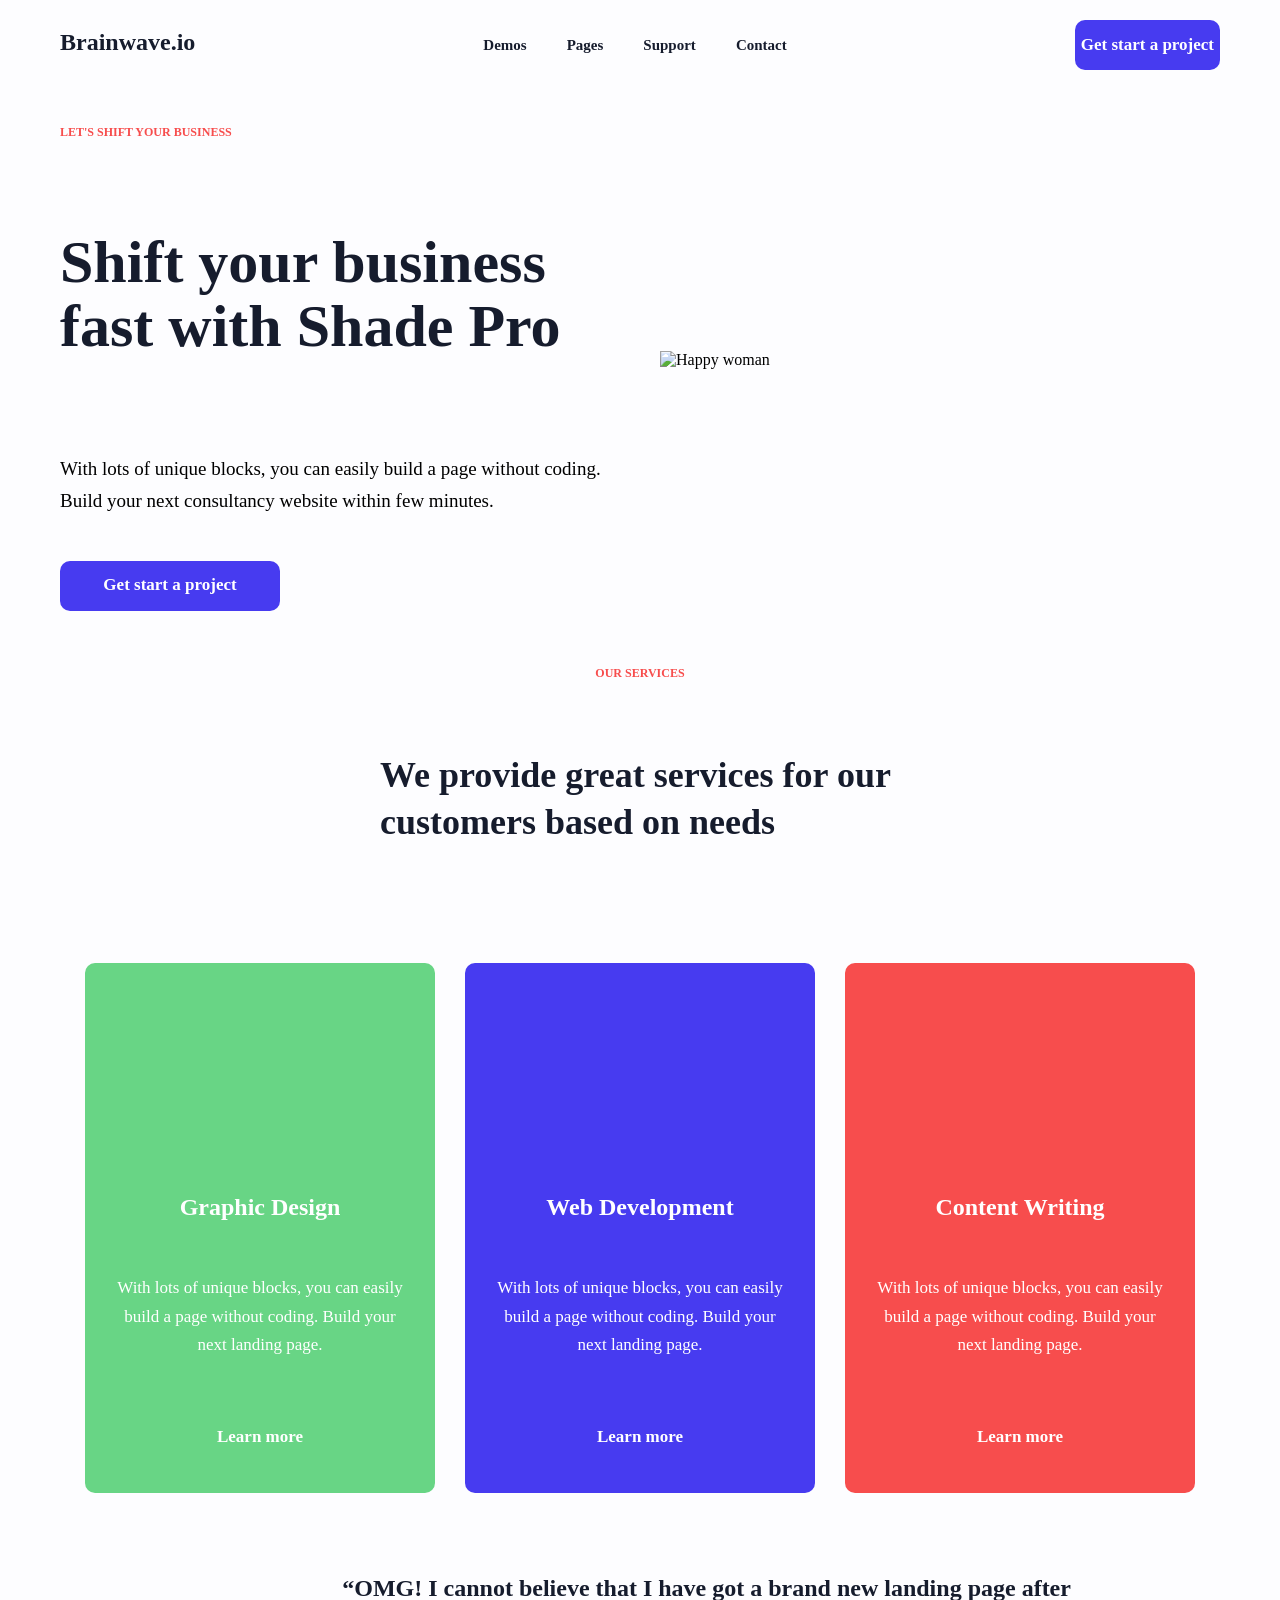
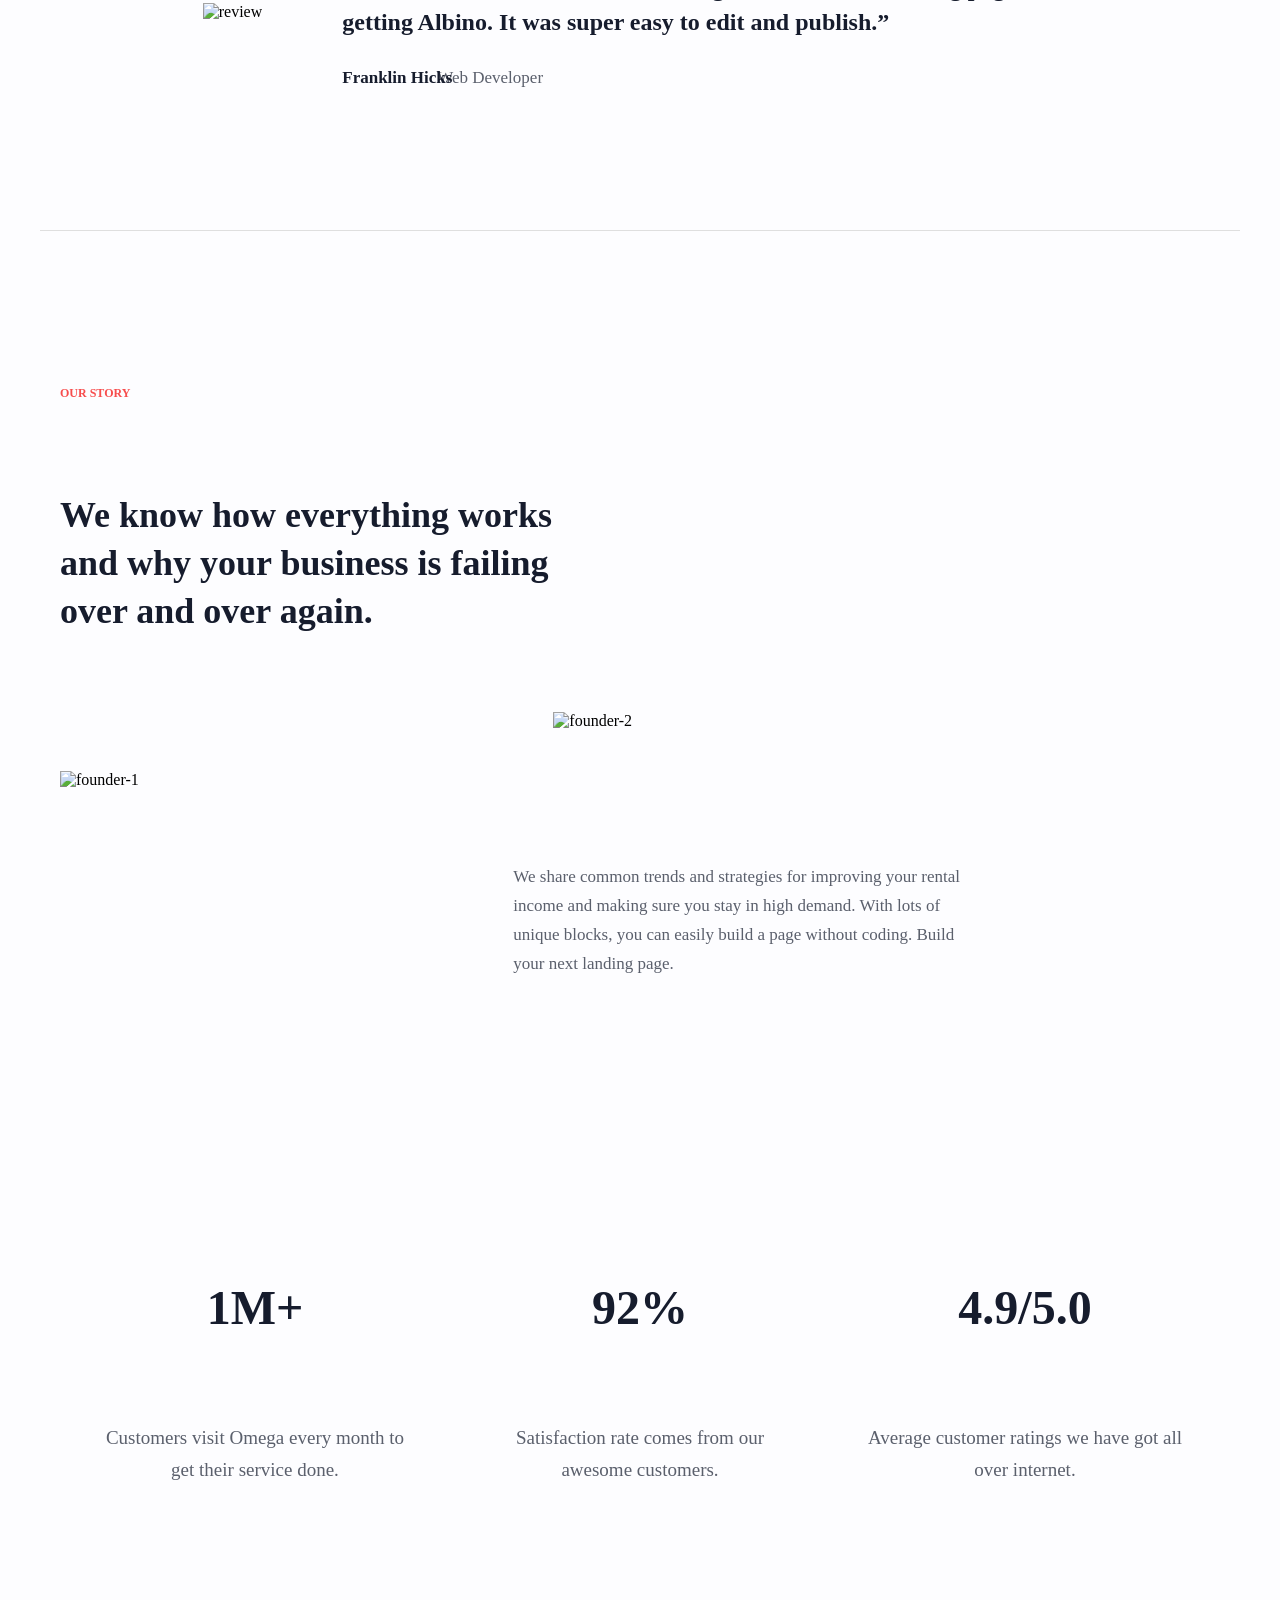
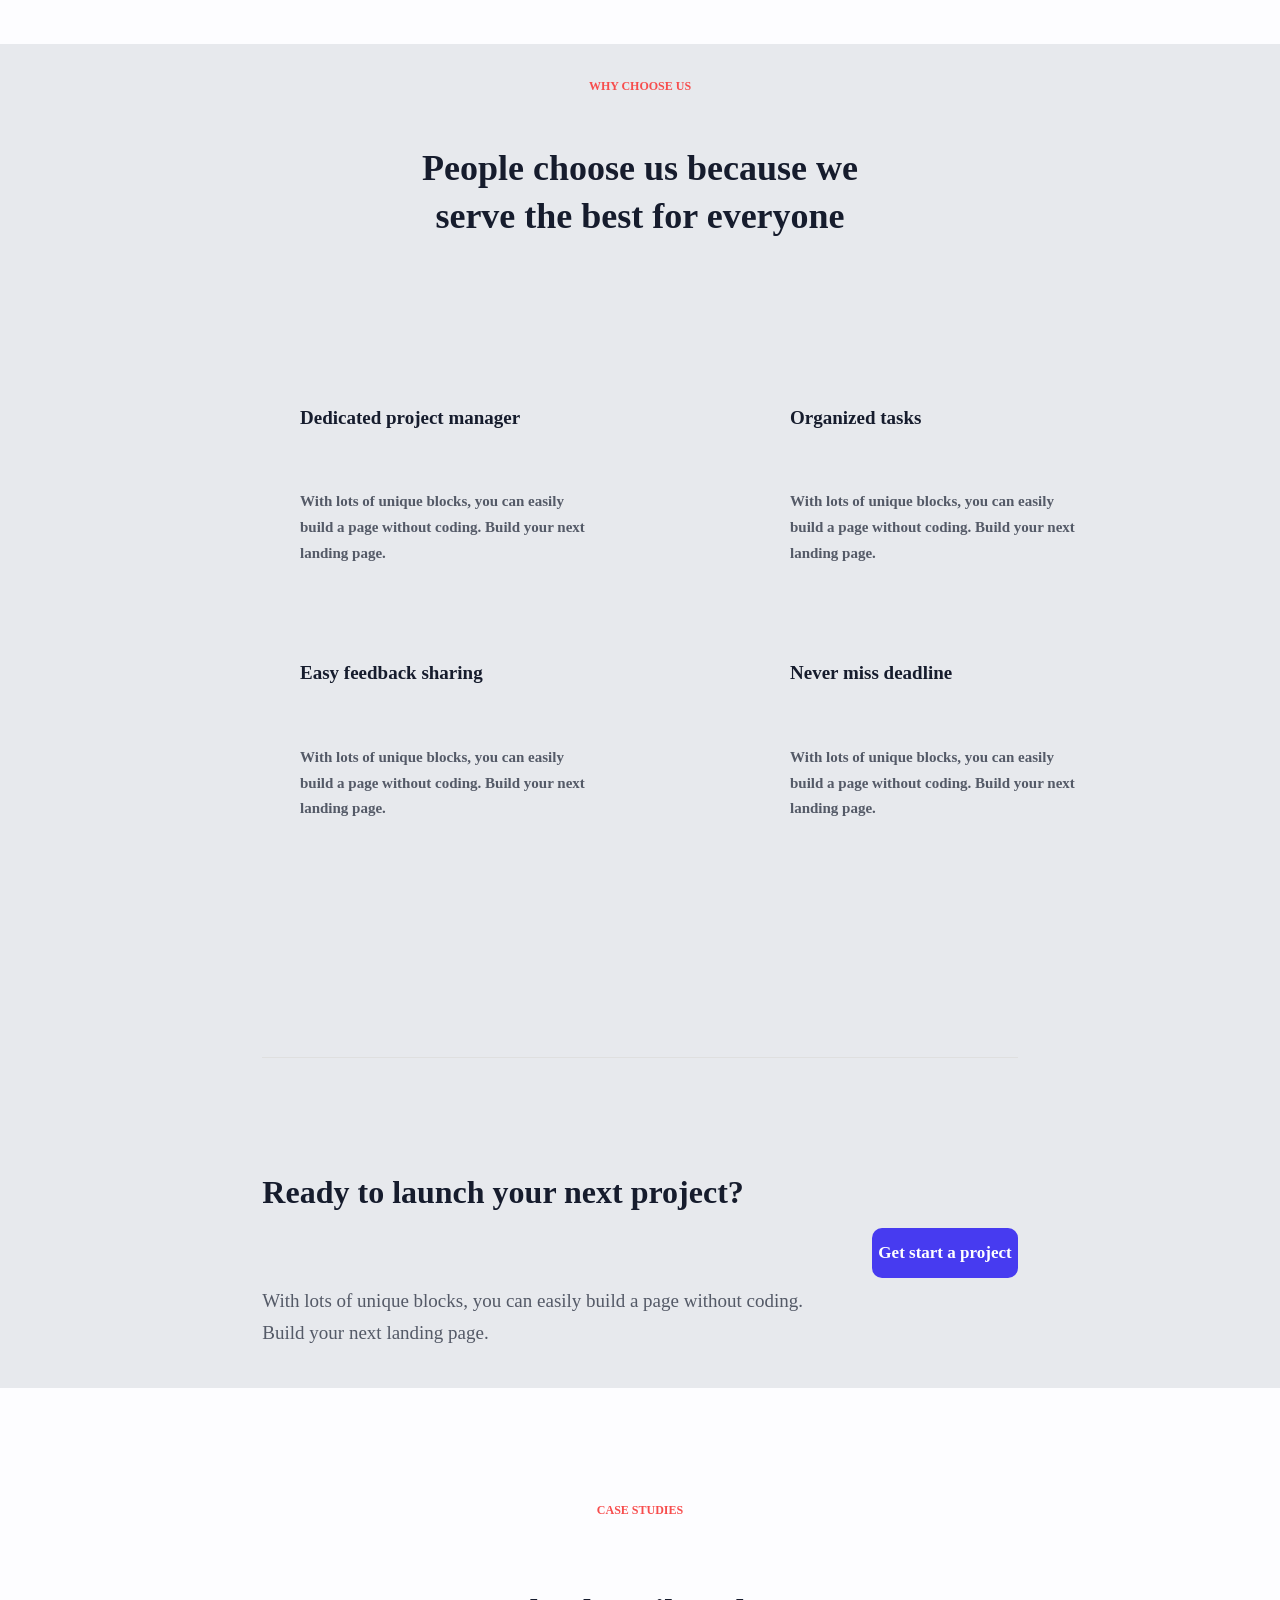
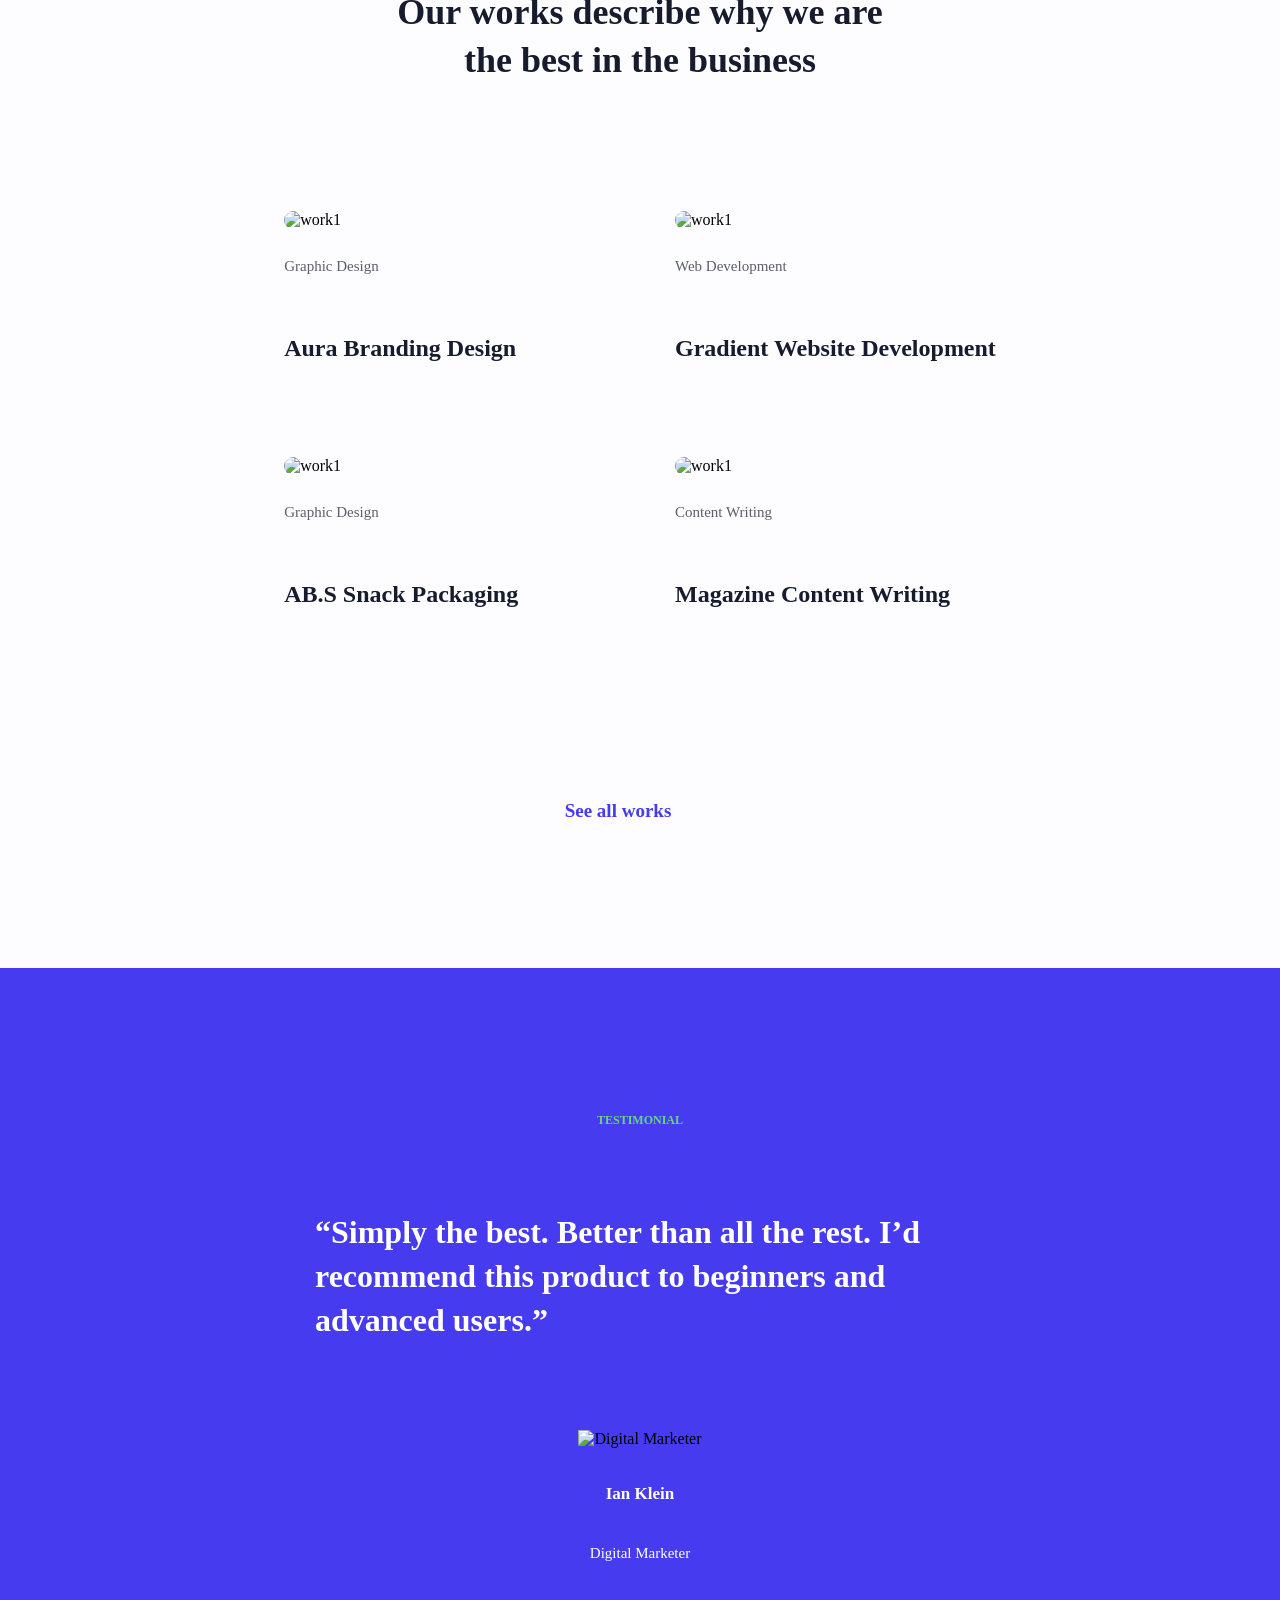
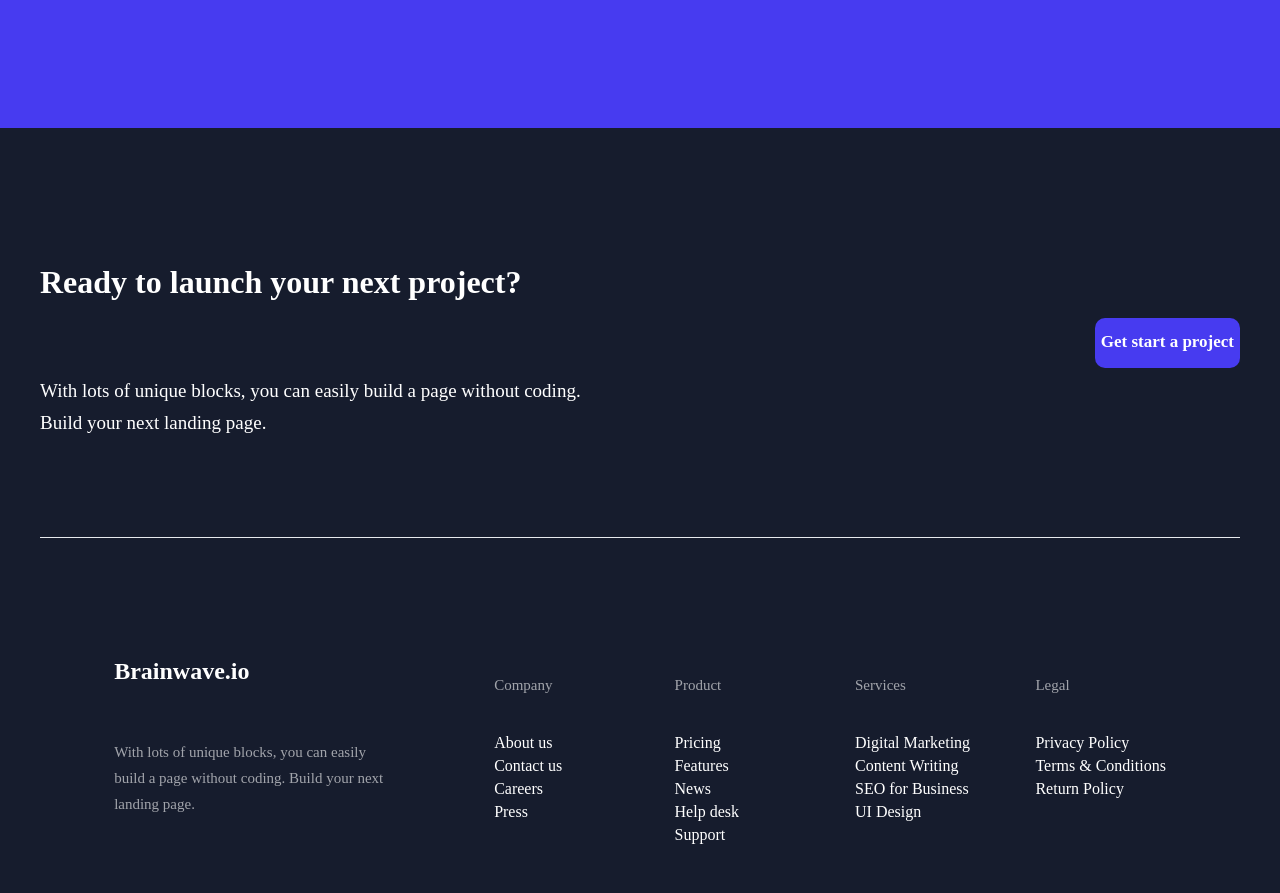
==== landing-1.html @ cd3bd85d "Add files via upload" ====
<!DOCTYPE html>
<html lang="en">
<head>
    <meta charset="UTF-8">
    <meta name="viewport" content="width=device-width, initial-scale=1.0">
    <title>landing-1</title>
    <link rel="stylesheet" href="/style.css">
    <link rel="stylesheet" href="./landing-1.css">
</head>
<body>
    <header class="header">
        <a href="#" class="header__name">Brainwave.io</a>
        <nav class="header__menu">
            <ul class="header__menu-list">
                <li class="header__menu-item">
                    <a href="#" class="header__menu-link size15">Demos</a>
                </li>
                <li class="header__menu-item">
                    <a href="#" class="header__menu-link size15">Pages</a>
                </li>
                <li class="header__menu-item">
                    <a href="#" class="header__menu-link size15">Support</a>
                </li>
                <li class="header__menu-item">
                    <a href="#" class="header__menu-link size15">Contact</a>
                </li>
            </ul>
        </nav>
        <button class="header__button get__button size17">Get start a project</button>
    </header>
    <main class="main">
        <section class="hero">
            <div class="hero__inner__content">
                <p class="hero__caption size12">LET'S SHIFT YOUR BUSINESS</p>
                <h1 class="hero__title size60">Shift your business fast with Shade Pro</h1>
                <p class="hero__paragrath size19r">With lots of unique blocks, you can easily build a page without coding. Build your next consultancy website within few minutes.</p>
                <button class="hero__button get__button size17">Get start a project</button>
            </div>
            <div class="hero__image__container">
               <div class="hero__image__relative">
                    <img src="./images/header-image.png" alt="Happy woman" class="hero__image" loading="lazy">
                    <div class="hero__image__wrapper"></div>
               </div>
            </div>
        </section>
        <section class="our">
            <h2 class="visually-hidden">Our Services</h2>
            <div class="our__header">
                <p class="our__header__caption size12">OUR SERVICES</p>
                <h3 class="our__header__title size36">We provide great services for our customers based on needs</h3>
            </div>
            <div class="our__content">
                <div class="our__content__container">
                    <div class="our__item__description">
                        <div class="our__item__wrapper1"></div>
                        <h4 class="our__item__title size24">Graphic Design</h4>
                        <p class="our__item__paragrapth size17r">With lots of unique blocks, you can easily build a page without coding. Build your next landing page.</p>
                    </div>
                    <button class="our__item__button learn__button size17">Learn more</button>
                </div>
                 <div class="our__content__container">
                    <div class="our__item__description">
                        <div class="our__item__wrapper2"></div>
                        <h4 class="our__item__title size24">Web Development</h4>
                        <p class="our__item__paragrapth size17r">With lots of unique blocks, you can easily build a page without coding. Build your next landing page.</p>
                    </div>
                    <button class="our__item__button learn__button size17">Learn more</button>
                </div>
                 <div class="our__content__container">
                    <div class="our__item__description">
                        <div class="our__item__wrapper3"></div>
                        <h4 class="our__item__title size24">Content Writing</h4>
                        <p class="our__item__paragrapth size17r">With lots of unique blocks, you can easily build a page without coding. Build your next landing page.</p>
                    </div>
                    <button class="our__item__button learn__button size17">Learn more</button>
                </div>
            </div>
        </section>
        <section class="testimonial">
            <h2 class="visually-hidden">Testimonial</h2>
            <img src="./images/review-image.png" alt="review" class="testimonial__image" loading="lazy">
            <div class="testimonial__wrapper">
                <p class="testimonial__review size24">“OMG! I cannot believe that I have got a brand new landing page after getting Albino. It was super easy to edit and publish.”</p>
                <p class="testimonial__review__name size17">Franklin Hicks</p>
            </div>
        </section>
        <section class="story">
            <h2 class="visually-hidden">Our Story</h2>
            <div class="story__header">
                <p class="story__caption size12">OUR STORY</p>
                <h3 class="story__heading size36">We know how everything works and why your business is failing over and over again.</h3>
            </div>
            <div class="story__media">
                <img src="./images/founder-1.png" alt="founder-1" class="story__media__image" loading="lazy">
            </div>
            <div class="story__content">
                <figure class="story__content__wrapper">
                    <img src="./images/founder-2.png" alt="founder-2" class="story__content__image" loading="lazy">
                </figure>
                <p class="story__paragrath size17r">We share common trends and strategies for improving your rental income and making sure you stay in high demand. With lots of unique blocks, you can easily build a page without coding. Build your next landing page.</p>
            </div>
        </section>
        <section class="facts">
            <h2 class="visually-hidden">Facts</h2>
            <div class="facts__container">
                <div class="facts__card">
                    <h3 class="facts__heading size48">1M+</h3>
                    <p class="facts__paragrath size19r">Customers visit Omega every month to get their service done.</p>
                </div>
                <div class="facts__card">
                    <h3 class="facts__heading size48">92%</h3>
                    <p class="facts__paragrath size19r">Satisfaction rate comes from our awesome customers.</p>
                </div>
                <div class="facts__card">
                    <h3 class="facts__heading size48">4.9/5.0</h3>
                    <p class="facts__paragrath size19r">Average customer ratings we have got all over internet.</p>
                </div>
            </div>
        </section>
        <section class="features">
            <h2 class="visually-hidden">Why choose us</h2>
            <div class="features__header">
                <p class="features__caption size12">WHY CHOOSE US</p>
                <h3 class="features__heading size36">People choose us because we serve the best for everyone</h3>
            </div>
            <div class="features__content">
                <div class="features__container">
                    <div class="features__wrapper">
                        <h4 class="features__title size19 features-wrapper1">Dedicated project manager</h4>
                        <p class="features__paragrath size15">With lots of unique blocks, you can easily build a page without coding. Build your next landing page.</p>
                    </div>
                    <div class="features__wrapper">
                        <h4 class="features__title size19 features-wrapper2">Organized tasks</h4>
                        <p class="features__paragrath size15">With lots of unique blocks, you can easily build a page without coding. Build your next landing page.</p>
                    </div>
                    <div class="features__wrapper">
                        <h4 class="features__title size19 features-wrapper3">Easy feedback sharing</h4>
                        <p class="features__paragrath size15">With lots of unique blocks, you can easily build a page without coding. Build your next landing page.</p>
                    </div>
                    <div class="features__wrapper">
                        <h4 class="features__title size19 features-wrapper4">Never miss deadline</h4>
                        <p class="features__paragrath size15">With lots of unique blocks, you can easily build a page without coding. Build your next landing page.</p>
                    </div>
                </div>
            </div>
            <div class="features__footer">
                    <div class="features__footer__description">
                        <h3 class="features__footer__title size32">Ready to launch your next project?</h3>
                        <p class="features__footer__paragrath size19r">With lots of unique blocks, you can easily build a page without coding. Build your next landing page.</p>
                    </div>
                    <button class="features__footer__button get__button size17">Get start a project</button>
            </div>
        </section>
        <section class="works">
            <h2 class="visually-hidden">Our Works</h2>
            <div class="works__header">
                <p class="works__caption size12">Case studies</p>
                <h3 class="works__heading size36">Our works describe why we are the best in the business</h3>
            </div>
            <div class="works__content">
                <div class="works__illustration">
                    <img src="./images/skills-1.png" alt="work1" class="work__image" loading="lazy">
                    <div class="works__description">
                        <p class="works__paragarath size15r">Graphic Design</p>
                        <h4 class="works__title size24">Aura Branding Design</h4>
                    </div>
                </div>
                <div class="works__illustration">
                    <img src="./images/skills-2.png" alt="work1" class="work__image" loading="lazy">
                    <div class="works__description">
                        <p class="works__paragarath size15r">Graphic Design</p>
                        <h4 class="works__title size24">AB.S Snack Packaging</h4>
                    </div>
                </div>
                <div class="works__illustration">
                    <img src="./images/skills-3.png" alt="work1" class="work__image" loading="lazy">
                    <div class="works__description">
                        <p class="works__paragarath size15r">Web Development</p>
                        <h4 class="works__title size24">Gradient Website Development</h4>
                    </div>
                </div>
                <div class="works__illustration">
                    <img src="./images/skills-4.png" alt="work1" class="work__image" loading="lazy">
                    <div class="works__description">
                        <p class="works__paragarath size15r">Content Writing</p>
                        <h4 class="works__title size24">Magazine Content Writing</h4>
                    </div>
                </div>
            </div>
            <button class="works__button size19">See all works</button>
        </section>
        <section class="review">
            <h2 class="visually-hidden">Feedback</h2>
            <div class="review__header">
                <p class="review__caption size12">testimonial</p>
                <h3 class="review__heading size32">“Simply the best. Better than all the rest. I’d recommend this product to beginners and advanced users.”</h3>
            </div>
            <figure class="review__image__container">
                <img src="./images/footer-image.png" alt="Digital Marketer" class="review__image" loading="lazy">
                <figcaption class="review__image__description">
                    <p class="review__job__name size17">Ian Klein</p>
                    <p class="review__job__title size15r">Digital Marketer</p>
                </figcaption>
            </figure>
        </section>
    </main>
    <footer class="footer">
        <h2 class="visually-hidden">Contact with us</h2>
        <div class="footer__header">
            <div class="footer__header__description">
                <h3 class="footer__header__title size32">Ready to launch your next project?</h3>
                <p class="footer__header__paragrath size19r">With lots of unique blocks, you can easily build a page without coding. Build your next landing page.</p>
            </div>
            <button class="footer__header__button get__button size17">Get start a project</button>
        </div>
        <div class="footer__content">
            <div class="footer__about">
                <a href="#" class="footer__name">Brainwave.io</a>
                <p class="footer__text size15r">
                    With lots of unique blocks, you can easily build a page without coding.
                    Build your next landing page.
                </p>
                <ul class="footer__socials">
                    <li>
                        <a href="#" class="footer__item social1" aria-label="Twitter"></a>
                    </li>
                    <li>
                        <a href="#" class="footer__item social2" aria-label="Facebook"></a>
                    </li>
                    <li>
                        <a href="#" class="footer__item social3" aria-label="Instagram"></a>
                    </li>
                    <li>
                        <a href="#" class="footer__item social4" aria-label="LinkedIn"></a>
                    </li>
                </ul>
            </div>
            <nav class="footer__nav">
                <div class="footer__column">
                    <h3 class="footer__title size15r">Company</h3>
                    <ul class="footer__list">
                        <li><a href="#">About us</a></li>
                        <li><a href="#">Contact us</a></li>
                        <li><a href="#">Careers</a></li>
                        <li><a href="#">Press</a></li>
                    </ul>
                </div>
                <div class="footer__column">
                    <h3 class="footer__title size15r">Product</h3>
                    <ul class="footer__list">
                        <li><a href="#">Pricing</a></li>
                        <li><a href="#">Features</a></li>
                        <li><a href="#">News</a></li>
                        <li><a href="#">Help desk</a></li>
                        <li><a href="#">Support</a></li>
                    </ul>
                </div>
                <div class="footer__column">
                    <h3 class="footer__title size15r">Services</h3>
                    <ul class="footer__list">
                        <li><a href="#">Digital Marketing</a></li>
                        <li><a href="#">Content Writing</a></li>
                        <li><a href="#">SEO for Business</a></li>
                        <li><a href="#">UI Design</a></li>
                    </ul>
                </div>
                <div class="footer__column">
                    <h3 class="footer__title size15r">Legal</h3>
                    <ul class="footer__list">
                        <li><a href="#">Privacy Policy</a></li>
                        <li><a href="#">Terms & Conditions</a></li>
                        <li><a href="#">Return Policy</a></li>
                    </ul>
                </div>
           </nav> 
        </div>
    </footer>
</body>
</html>
---- landing-1.css ----
@font-face {
    font-family: "Gilroy";
    src: url('./fonts/Gilroy-Bold.woff2') format('woff2');
    font-weight: 700;
    font-style: normal;
    font-display: swap;
}
@font-face {
    font-family: "Gilroy";
    src: url('./fonts/Gilroy-Regular.woff2') format('woff2');
    font-weight: 400;
    font-style: normal;
    font-display: swap;
}
@font-face {
    font-family: "Rubik";
    src: url('./fonts/Rubik-Bold.woff2') format('woff2');
    font-weight: 700;
    font-style: normal;
    font-display: swap;
}
@font-face {
    font-family: "Rubik";
    src: url('./fonts/Rubik-Regular.woff2') format('woff2');
    font-weight: 400;
    font-style: normal;
    font-display: swap;
}

body {
    text-decoration: none;
    
    margin: 0;
    padding: 0;

    border: none;
    background-color: #fdfdff;
}
a {
    text-decoration: none;

    transition: all 0.3s;
}
a:hover {
    text-decoration: solid 1px black;
    text-decoration: underline;
}
ul {
    list-style: none;

    padding: 0;
    margin: 0;
}
li::marker {
    color: transparent;
}

:root {
    --color-blue: #473BF0;
    --color-green: #68D585;
    --color-red: #F74D4D;
    --color-black: #161C2D;
    --color-black-opacity: rgba(22, 28, 45, 0.7);
    --border-color: #fff;
}

.visually-hidden {
    position: absolute;
    white-space: nowrap;

    width: 1px;
    height: 1px;
    padding: 0;
    margin: -1px;

    overflow: hidden;
    clip: rect(0, 0, 0, 0);
}

/* Typography */

.size60 {
    font-family: 'Gilroy';
    font-weight: 700;
    font-size: 60px;
    line-height: 1.08;
    letter-spacing: -2%;
}
.size60r {
    font-family: 'Gilroy';
    font-weight: 400;
    font-size: 60px;
    line-height: 1.08;
    letter-spacing: -2%;
}
.size48 {
    font-family: 'Gilroy';
    font-weight: 700;
    font-size: 48px;
    line-height: 1.2;
    letter-spacing: -1.8%;
}
.size48r {
    font-family: 'Gilroy';
    font-weight: 400;
    font-size: 48px;
    line-height: 1.2;
    letter-spacing: -1.8%;
}
.size36 {
    font-family: 'Gilroy';
    font-weight: 700;
    font-size: 36px;
    line-height: 1.33;
    letter-spacing: -1.2%;
}
.size36r {
    font-family: 'Gilroy';
    font-weight: 400;
    font-size: 36px;
    line-height: 1.33;
    letter-spacing: -1.2%;
}
.size32 {
    font-family: 'Gilroy';
    font-weight: 700;
    font-size: 32px;
    line-height: 1.375;
    letter-spacing: -1.2%;
}
.size32r {
    font-family: 'Gilroy';
    font-weight: 400;
    font-size: 32px;
    line-height: 1.375;
    letter-spacing: -1.2%;
}
.size24 {
    font-family: 'Gilroy';
    font-weight: 700;
    font-size: 24px;
    line-height: 1.416;
    letter-spacing: -0.5%;
}
.size24r {
    font-family: 'Gilroy';
    font-weight: 400;
    font-size: 24px;
    line-height: 1.416;
    letter-spacing: -0.5%;
}
.size19 {
    font-family: 'Gilroy';
    font-weight: 700;
    font-size: 19px;
    line-height: 1.68;
    letter-spacing: -0.2%;
}
.size19r {
    font-family: 'Gilroy';
    font-weight: 400;
    font-size: 19px;
    line-height: 1.68;
    letter-spacing: -0.2%;
}
.size17 {
    font-family: 'Gilroy';
    font-weight: 700;
    font-size: 17px;
    line-height: 1.70;
    letter-spacing: -0.2%;
}
.size17r {
    font-family: 'Gilroy';
    font-weight: 400;
    font-size: 17px;
    line-height: 1.70;
    letter-spacing: -0.2%;
}
.size15 {
    font-family: 'Gilroy';
    font-weight: 700;
    font-size: 15px;
    line-height: 1.73;
    letter-spacing: -0.1%;
}
.size15r {
    font-family: 'Gilroy';
    font-weight: 400;
    font-size: 15px;
    line-height: 1.73;
    letter-spacing: -0.1%;
}
.size12 {
    font-family: 'Gilroy';
    font-weight: 700;
    font-size: 12px;
    line-height: 1.73;
    letter-spacing: -0.1%;
}
.size12r {
    font-family: 'Gilroy';
    font-weight: 400;
    font-size: 12px;
    line-height: 1.73;
    letter-spacing: -0.1%;
}

/* Buttons */

.get__button {
    color: #fff;

    width: auto;
    height: 50px;
    
    border: none;
    border-radius: 10px;
    background-color: var(--color-blue);

    transition: all 0.7s;
}
.get__button:hover {
    background-color: var(--color-red);
}

.learn__button {
    color: #fff;
    
    position: relative;
    
    border: none;
    background-color: transparent;
    transition: all 0.7s;
}
.learn__button::after {
    content: '';

    position: absolute;
    top: 11px;
    right: -25px;
    
    width: 13px;
    aspect-ratio: 1;
    
    background: url(./icons/arrow-icon/arrow-right.svg);
    background-repeat: no-repeat;
    background-size: contain;
}
.learn__button:hover {
    opacity: 0.7;
}
.learn__button:hover::after {
    opacity: 0.7;
}

/* Header */

.header {
    position: relative;
    z-index: 2;
    
    max-width: 1200px;
    margin: auto;
    padding: 20px;
    box-sizing: border-box;
    
    display: flex;
    flex-wrap: wrap;
    align-items: baseline;
    justify-content: space-between;
}
.header__name {
    font-family: 'Rubik';
    font-weight: 700;
    font-size: 24px;
    line-height: auto;
    letter-spacing: -0.13%;
    color: var(--color-black);

    transition: all 0.3s;
}
.header__name:hover {
    transform: scale(1.05);
}
.header__menu-list {
    display: flex;
    flex-wrap: wrap;
    gap: 40px;
}
.header__menu-link {
    color: var(--color-black);
}
.header__menu-item:hover {
    transform: scale(1.05);

    transition: all 0.3s ease;
}

/* Main */

/* Hero */

.hero {
    position: relative;
    
    max-width: 1200px;
    margin: auto;
    padding: 20px;
    box-sizing: border-box;
    
    display: grid;
    grid-template-columns: 1fr 1fr;
    gap: 40px;
    align-items: center;
}
.hero::after {
    content: '';
    
    position: absolute;
    top: -100px;
    left: 0;
    
    width: 100%;
    height: 800px;
    
    background: url(./icons/header-background.svg);
    background-size: cover;
    background-position: top;
    background-repeat: no-repeat;
    pointer-events: none;
}
.hero__inner__content {
    display: flex;
    flex-direction: column;
    gap: 25px;
}
.hero__caption {
    color: var(--color-red);
}
.hero__title {
    color: var(--color-black);

    max-width: 550px;
}
.hero-paragrath {
    color: var(--color-black-opacity);

    max-width: 500px;
}
.hero__button {
    max-width: 220px;
}
.hero__image__wrapper {
    position: relative;
}
.hero__image__wrapper::after {
    content: '';

    position: absolute;
    z-index: -1;
    top: -500px;
    left: 110px;
    
    width: 107px;
    aspect-ratio: 1;

    background: url(./icons/header-icons/header-icon3.svg);
    background-size: contain;
    background-repeat: no-repeat;
}
.hero__image__wrapper::before {
    content: '';

    position: absolute;
    z-index: 3;
    bottom: 10px;
    left: 30px;
    
    width: 125px;
    height: 110px;
    
    background: url(./icons/header-icons/header-icon1.svg);
    background-size: contain;
    background-repeat: no-repeat;
}
.hero__image__relative {
    position: relative;
    z-index: 2;

    display: inline;
}
.hero__image__relative::after {
    content: '';

    position: absolute;
    z-index: 3;
    bottom: 75px;
    right: 25px;
    
    width: 25px;
    height: 75px;
    
    background: url(./icons/header-icons/header-icon2.svg);
    background-size: contain;
    background-repeat: no-repeat;
}
.hero__image {
    width: 460px;
    aspect-ratio: 1;
}

/* Our Services */

.our {
    position: relative;
    z-index: 2;
    
    box-sizing: border-box;
    padding: 20px;
    margin-inline: auto;
    margin-block: 100px;
    margin: auto;
    max-width: 1200px;
    
    display: flex;
    flex-direction: column;
    align-items: center;
    gap: 80px;
    
    background-color: #fdfdff;
}
.our__header {
    display: flex;
    flex-direction: column;
    align-items: center;
    gap: 20px;
}
.our__header__caption {
    color: var(--color-red);
}
.our__header__title {
    color: var(--color-black);

    max-width: 520px;
}
.our__content {
    display: grid;
    grid-template-columns: repeat(3, 1fr);
    justify-content: center;
    gap: 30px;
}
.our__content__container {
    height: 450px;
    padding-block: 40px;
    padding-inline: 25px;
    
    display: flex;
    flex-direction: column;
    align-items: center;
    justify-content: flex-end;
    gap: 45px;

    border-radius: 10px;
}
.our__content__container:nth-child(1) {
    background-color: var(--color-green);
}
.our__content__container:nth-child(2) {
    background-color: var(--color-blue);
}
.our__content__container:nth-child(3) {
    background-color: var(--color-red);
}
.our__item__description {
    display: flex;
    flex-direction: column;
    align-items: center;
}
.our__item__wrapper1 {
    position: relative;
}
.our__item__wrapper2 {
    position: relative;
}
.our__item__wrapper3 {
    position: relative;
}
.our__item__wrapper1::after {
    content: '';

    position: absolute;
    top: -130px;
    left: -70px;
    
    height: 130px;
    width: 133px;
    
    background-image: url(./icons/our-srevices-icons/Designer-grafiki.svg);
    background-repeat: no-repeat;
    background-size: contain;
}
.our__item__wrapper2::after {
    content: '';
   
    position: absolute;
    top: -120px;
    left: -70px;
   
    height: 146px;
    width: 135px;
   
    background-image: url(./icons/our-srevices-icons/Web-development.svg);
    background-repeat: no-repeat;
    background-size: contain;
}
.our__item__wrapper3::after {
    content: '';
    
    position: absolute;
    top: -105px;
    left: -60px;
    
    height: 115px;
    width: 143px;
    
    background-image: url(./icons/our-srevices-icons/Content-writing.svg);
    background-repeat: no-repeat;
    background-size: contain;
}
.our__item__wrapper3::before {
    content: '';
   
    position: absolute;
    z-index: -1;
    top: 280px;
    left: 50px;
   
    height: 80px;
    width: 170px;
   
    background-image: url(./icons/our-srevices-icons/fill.svg);
    background-repeat: no-repeat;
    background-size: contain;
}
.our__item__title {
    color: #fff;
}
.our__item__paragrapth {
    color: #fff;
    text-align: center;

    max-width: 300px;
}

/* Testimonial */

.testimonial {
    box-sizing: border-box;
    padding-bottom: 120px;
    margin: auto;
    max-width: 1200px;
    
    display: flex;
    align-items: center;
    justify-content: center;
    gap: 80px;
    
    border-bottom: 1px solid;
    border-color: #dfdfdf;
}
.testimonial__review {
    color: var(--color-black);
    
    position: relative;
    
    padding-top: 35px;
    max-width: 735px;
}
.testimonial__review::after {
    content: '';

    position: absolute;
    top: 0;
    
    left: 0;
    width: 120px;
    height: 20px;
    
    background-size: contain;
    background-repeat: no-repeat;
    background-image: url(./icons/testimonial-icon/stars.svg);
}
.testimonial__review__name {
    color: var(--color-black);

    position: relative;
}
.testimonial__review__name::after {
    color: var(--color-black-opacity);
    font-family: 'Gilroy';
    font-weight: 400;
    font-size: 17px;
    line-height: 1.70;
    letter-spacing: -0.2%;
    
    content: 'Web Developer';
    
    position: absolute;
    top: 0;
    left: 95px;
    z-index: -1;
}

/* Story */

.story {
    box-sizing: border-box;
    padding: 20px;
    margin: auto;
    margin-top: 120px;
    max-width: 1200px;
    
    display: grid;
    grid-template-columns: 1fr 2fr;
    gap: 100px;
}
.story__header {
    grid-column: 1 / 3;
    display: flex;
    flex-direction: column;
    gap: 40px;
}
.story__caption {
    color: var(--color-red);
}
.story__heading {
    color: var(--color-black);

    max-width: 515px;
}
.story__content {
    position: relative;
    top: -75px;

    display: flex;
    flex-direction: column;
    gap: 100px;
}
.story__content__image {
    width: 318px;
}
.story__content__wrapper {
    position: relative;
    
    display: inline;
}
.story__content__wrapper::after {
    content: '';

    position: absolute;
    top: -55px;
    left: 260px;

    width: 107px;
    aspect-ratio: 1;

    background-size: contain;
    background-repeat: no-repeat;
    background-image: url(./icons/our-story-icons/fill.svg);
}
.story__paragrath {
    color: var(--color-black-opacity);
    
    position: relative;
    
    max-width: 450px;
}
.story__paragrath::after {
    content: '';
    
    position: absolute;
    top: -325px;
    left: 400px;
    
    width: 160px;
    aspect-ratio: 1;
    
    background-size: contain;
    background-repeat: no-repeat;
    background-image: url(./images/founder-3.png);
}

/* Facts */

.facts {
    box-sizing: border-box;
    padding: 20px;
    margin: auto;
    margin-block: 120px;
    max-width: 1200px;
}
.facts__container {
    display: flex;
    flex-wrap: wrap;
    justify-content: center;
    gap: 70px;
}
.facts__card {
    display: flex;
    flex-direction: column;
    align-items: center;
    gap: 18px;
}
.facts__heading {
    color: var(--color-black);
}
.facts__paragrath {
    text-align: center;
    color: var(--color-black-opacity);

    max-width: 315px;
}

/* Features */

.features {
    position: relative;
    
    box-sizing: border-box;
    padding: 20px;
    margin-inline: auto;
    margin-bottom: 80px;
    
    display: flex;
    flex-direction: column;
    align-items: center;
    gap: 100px;
    
    background-color: #E7E9ED;
}
.features::before {
    content: '';
    
    position: absolute;
    top: 100px;
    left: 0;
    
    width: 90px;
    height: 112px;
    
    background-image: url(./icons/why-choose-us-icons/fill.svg);
    background-repeat: no-repeat;
    background-size: contain;
}
.features__header {
    display: flex;
    flex-direction: column;
    align-items: center;
}
.features__caption {
    color: var(--color-red);
}
.features__heading {
    color: var(--color-black);
    text-align: center;
    
    max-width: 520px;
}
.features__container {
    margin-bottom: 120px;
    
    display: grid;
    grid-template-columns: repeat(2, 1fr);
    column-gap: 80px;
    row-gap: 50px;
}
.features__wrapper {
    padding-left: 110px;
   
    display: flex;
    flex-direction: column;
    gap: 15px;
}
.features-wrapper1::before {
    content: '';
    
    position: absolute;
    top: 0;
    left: -110px;
    
    width: 80px;
    aspect-ratio: 1;
    
    background-image: url(./icons/why-choose-us-icons/icon1.svg);
    background-repeat: no-repeat;
    background-size: contain;
}
.features-wrapper2::before {
    content: '';
   
    position: absolute;
    top: 0;
    left: -110px;
    
    width: 80px;
    aspect-ratio: 1;
    
    background-image: url(./icons/why-choose-us-icons/icon2.svg);
    background-repeat: no-repeat;
    background-size: contain;
}
.features-wrapper3::before {
    content: '';
    
    position: absolute;
    top: 0;
    left: -110px;
    
    width: 80px;
    aspect-ratio: 1;
    
    background-image: url(./icons/why-choose-us-icons/icon3.svg);
    background-repeat: no-repeat;
    background-size: contain;
}
.features-wrapper4::before {
    content: '';
    
    position: absolute;
    top: 0;
    left: -110px;
    
    width: 80px;
    aspect-ratio: 1;
    
    background-image: url(./icons/why-choose-us-icons/icon4.svg);
    background-repeat: no-repeat;
    background-size: contain;
}
.features__title {
    color: var(--color-black);
    
    position: relative;
}
.features__paragrath {
    color: var(--color-black-opacity);
   
    max-width: 300px;
}
.features__footer {
    padding-top: 80px;
    border-top: 1px solid;
    
    display: flex;
    justify-content: space-between;
    align-items: center;
    flex-wrap: wrap;
    gap: 30px;
    border-color: #dfdfdf;
}
.features__footer__description {
    display: flex;
    flex-direction: column;
    gap: 20px;
}
.features__footer__title {
    color: var(--color-black);
}
.features__footer__paragrath {
    color: var(--color-black-opacity);
    
    max-width: 580px;
}

/* Works */

.works {
    box-sizing: border-box;
    padding: 20px;
    margin: auto;
    margin-bottom: 120px;
    max-width: 1200px;
    
    display: flex;
    flex-direction: column;
    align-items: center;
    gap: 90px;
}
.works__header {
    display: flex;
    flex-direction: column;
    align-items: center;
    gap: 20px;
}
.works__caption {
    color: var(--color-red);
    text-transform: uppercase;
}
.works__heading {
    color: var(--color-black);
    text-align: center;
    
    max-width: 520px;
}
.works__content {
    column-count: 2;
    column-gap: 70px;
}
.works__illustration {
    margin-bottom: 60px;
    break-inside: avoid;
    
    display: flex;
    flex-direction: column;
    gap: 10px;
}
.work__image {
    height: auto;
    width: 100%;
    
    display: block;
    
    border-radius: 20px;
}
.works__description {
    display: flex;
    flex-direction: column;
    gap: 5px;
}
.works__paragarath {
    color: var(--color-black-opacity);
}
.works__title {
    color: var(--color-black);
}
.works__button {
    color: var(--color-blue);
    
    padding-right: 50px;
    
    position: relative;
    
    background-color: transparent;
    border: none;
    transition: all 0.7s;
}
.works__button:hover {
    opacity: 0.7;
}
.works__button::after {
    content: '';
   
    position: absolute;
    top: 12px;
    left: 150px;
   
    width: 15px;
    aspect-ratio: 1;
   
    background-image: url(./icons/arrow-icon/arrow-right-blue.svg);
    background-repeat: no-repeat;
    background-size: contain;
}

/* Review */

.review {
    box-sizing: border-box;
    padding: 20px;
    padding-block: 130px;
    margin: auto;

    position: relative;

    display: flex;
    flex-direction: column;
    align-items: center;
    gap: 40px;
    background-color: var(--color-blue);
}
.review::after {
    content: '';
 
    position: absolute;
    top: 0;
    left: 0;
 
    width: 100%;
    height: 100%;
 
    background-image: url(./icons/footer-background.png);
    background-repeat: no-repeat;
    background-size: cover;
    background-position: center;
}
.review__header {
    display: flex;
    flex-direction: column;
    align-items: center;
    gap: 35px;
}
.review__caption {
    text-transform: uppercase;
    color: var(--color-green);
}
.review__heading {
    color: #fff;
   
    max-width: 650px;
}
.review__image__container {
    display: flex;
    flex-direction: column;
    align-items: center;
    gap: 15px;
}
.review__image__description {
    display: flex;
    flex-direction: column;
    align-items: center;
}
.review__job__name {
    color: #fff;
}
.review__job__title {
    color: #fff;
}

/* Footer */

.footer {
    box-sizing: border-box;
    padding: 20px;
    
    background-color: var(--color-black);
}
.footer__header {
    padding-bottom: 80px;
    margin: auto;
    margin-top: 80px;
    max-width: 1200px;
  
    display: flex;
    justify-content: space-between;
    align-items: center;
    flex-wrap: wrap;
    gap: 30px;
  
    border-bottom: 1px solid;
    border-color: #E7E9ED;
}
.footer__header__description {
    display: flex;
    flex-direction: column;
    gap: 20px;
}
.footer__header__title {
    color: #fff;
}
.footer__header__paragrath {
    color: #fff;
 
    max-width: 580px;
}
.footer__content {
    margin-top: 120px;
   
    display: flex;
    justify-content: center;
    gap: 100px;
    flex-wrap: wrap;
}
.footer__about {
    max-width: 1200px;
   
    display: flex;
    flex-direction: column;
    gap: 40px;
}
.footer__name {
    font-family: 'Rubik';
    font-weight: 700;
    font-size: 24px;
    line-height: auto;
    letter-spacing: -0.13%;
    color: #fff;
    
    transition: all 0.3s;
}
.footer__name:hover {
    transform: scale(1.05);
}
.footer__text {
    color: rgba(255, 255, 255, 0.6);
    
    max-width: 280px;
}
.footer__socials {
    display: flex;
    align-items: center;
    gap: 40px;
}
.footer__item {
    position: relative;
}
.social1::after {
    content: '';
   
    position: absolute;
    top: 0;
    left: 0;
   
    width: 18px;
    aspect-ratio: 1;
   
    background-repeat: no-repeat;
    background-size: cover;
    background-position: center;
    background-image: url(./icons/social-icons/logo-twitter.svg);
}
.social2::after {
    content: '';
    
    position: absolute;
    top: 0;
    left: 0;
    
    width: 18px;
    aspect-ratio: 1;
    
    background-repeat: no-repeat;
    background-size: cover;
    background-position: center;
    background-image: url(./icons/social-icons/logo-facebook.svg);
}
.social3::after {
    content: '';
    
    position: absolute;
    top: 0;
    left: 0;
    
    width: 18px;
    aspect-ratio: 1;
    
    background-repeat: no-repeat;
    background-size: cover;
    background-position: center;
    background-image: url(./icons/social-icons/logo-instagram.svg);
}
.social4::after {
    content: '';
    
    position: absolute;
    top: 0;
    left: 0;
    
    width: 18px;
    aspect-ratio: 1;
    
    background-repeat: no-repeat;
    background-size: cover;
    background-position: center;
    background-image: url(./icons/social-icons/logo-linkedin.svg);
}
.footer__nav {
    display: grid;
    grid-template-columns: repeat(4, 1fr);
    gap: 50px;
}
.footer__column {
    display: flex;
    flex-direction: column;
    gap: 20px;
}
.footer__title {
    color: rgba(255, 255, 255, 0.6);
}
.footer__list {
    padding: 0;
   
    display: flex;
    flex-direction: column;
    gap: 5px;
}
.footer__list > li > a {
    color: #fff;
}

/* Media Queries */

@media (max-width: 1279px) {
    .hero {
        grid-template-columns: 1fr;
        justify-content: center;
    }
    .hero__inner__content {
        align-items: center;
    }
    .hero__image__container {
        display: flex;
        justify-content: center;
    }
    .hero__image__wrapper {
        position: relative;
    }
    .hero__image__wrapper::after {
        top: -375px;
       
        left: 80px;
        width: 80px;
        aspect-ratio: 1;
    }
    .hero__image__wrapper::before {
        bottom: 25px;
        left: -10px;
      
        width: 110px;
        height: 100px;
    }
    .hero__image__relative::after {
        bottom: 50px;
      
        right: 20px;
        width: 20px;
        height: 60px;
    }
    .hero__image {
        width: 350px;
    }
    .hero::after {
        height: 1250px;
    }
    .our__content {
        grid-template-columns: 1fr 1fr;
    }
    .our__content__container:nth-child(3) {
        grid-column: 1 / 3;
    }
    .our__item__wrapper3::before {
        left: 220px;
    }
    .testimonial {
        flex-direction: column;
        justify-content: flex-start;
    }
    .testimonial__review {
        max-width: 350px;
    }
    .story {
        grid-template-columns: 1fr;
        justify-content: center;
    }
    .story__header {
        grid-column: 1 / 2;
        align-items: center;
    }
    .story__media {
        display: flex;
        justify-content: center;
    }
    .story__content {
        top: 0;
        gap: 300px;
       
        align-items: center;
    }
    .story__paragrath::after {
        top: -250px;
        left: 150px;
    }
    .features__container {
        grid-template-columns: 1fr;
    }
    .features__wrapper {
        align-items: center;
    }
    .features__footer {
        justify-content: center;
    }
    .features__footer__title {
        text-align: center;
    }
    .features__footer__paragrath {
        text-align: center;
    }
    .features__wrapper {
        padding-left: 0;
        padding-top: 110px;
    }
    .features-wrapper1::before {
        top: -100px;
        left: 80px;
    }
    .features-wrapper2::before {
        top: -100px;
        left: 30px;
    }
    .features-wrapper3::before {
        top: -100px;
        left: 60px;
    }
    .features-wrapper4::before {
        top: -100px;
        left: 50px;
    }
    .works__content {
        column-count: 1;
    }
    .footer__header {
        flex-direction: column;
        align-items: center;
    }
    .footer__header__paragrath {
        text-align: center;
    }
    .footer__header__title {
        text-align: center;
    }
    .footer__nav {
        grid-template-columns: repeat(2, 1fr);
    }
}

@media (max-width: 799px) {
    .header {
        justify-content: flex-start;
        align-items: center;
        gap: 50px;
    }
    .header__menu {
        display: none;
    }
    .hero__image {
        width: 250px;
    }
    .hero__image__wrapper::after {
        top: -260px;
        left: 40px;
      
        width: 80px;
        aspect-ratio: 1;
    }
    .hero__image__wrapper::before {
        bottom: -10px;
        left: 20px;
       
        width: 80px;
        height: 90px;
    }
    .hero__image__relative::after {
        bottom: 40px;
        right: 10px;
      
        width: 15px;
        height: 60px;
    }
    .our__content {
        grid-template-columns: 1fr;
    }
    .our__content__container:nth-child(3) {
        grid-column: 1 / 2;
    }
    .our__item__wrapper3::before {
        left: 50px;
    }
    .story__media__image {
        width: 90%;
    }
    .story__paragrath::after {
        display: none;
    }
    .story__content__image {
        position: relative;
       
        width: 90%;
    }
    .story__content__wrapper::before {
        content: '';
        
        position: absolute;
        top: 400px;
        left: 75px;
        
        width: 160px;
        aspect-ratio: 1;
        
        background-size: contain;
        background-repeat: no-repeat;
        background-image: url(./images/founder-3.png);
    }
    .story__content__wrapper::after {
        content: '';
   
        position: absolute;
        top: -55px;
        left: 260px;
   
        width: 107px;
        aspect-ratio: 1;
   
        background-size: contain;
        background-repeat: no-repeat;
        background-image: url(./icons/our-story-icons/fill.svg);
    }
    .features::before {
        display: none;
    }
}

@media (max-width: 450px) {
    .story__content {
        gap: 50px;
    }
    .story__content__wrapper::after {
        display: none;
    }
    .story__content__wrapper::before {
        display: none;
    }
    .footer__nav {
        grid-template-columns: 1fr;
    }
}

@media (max-width: 400px) {
    .our__item__wrapper3::before {
        top: 310px;
        left: -30px;
    }
}
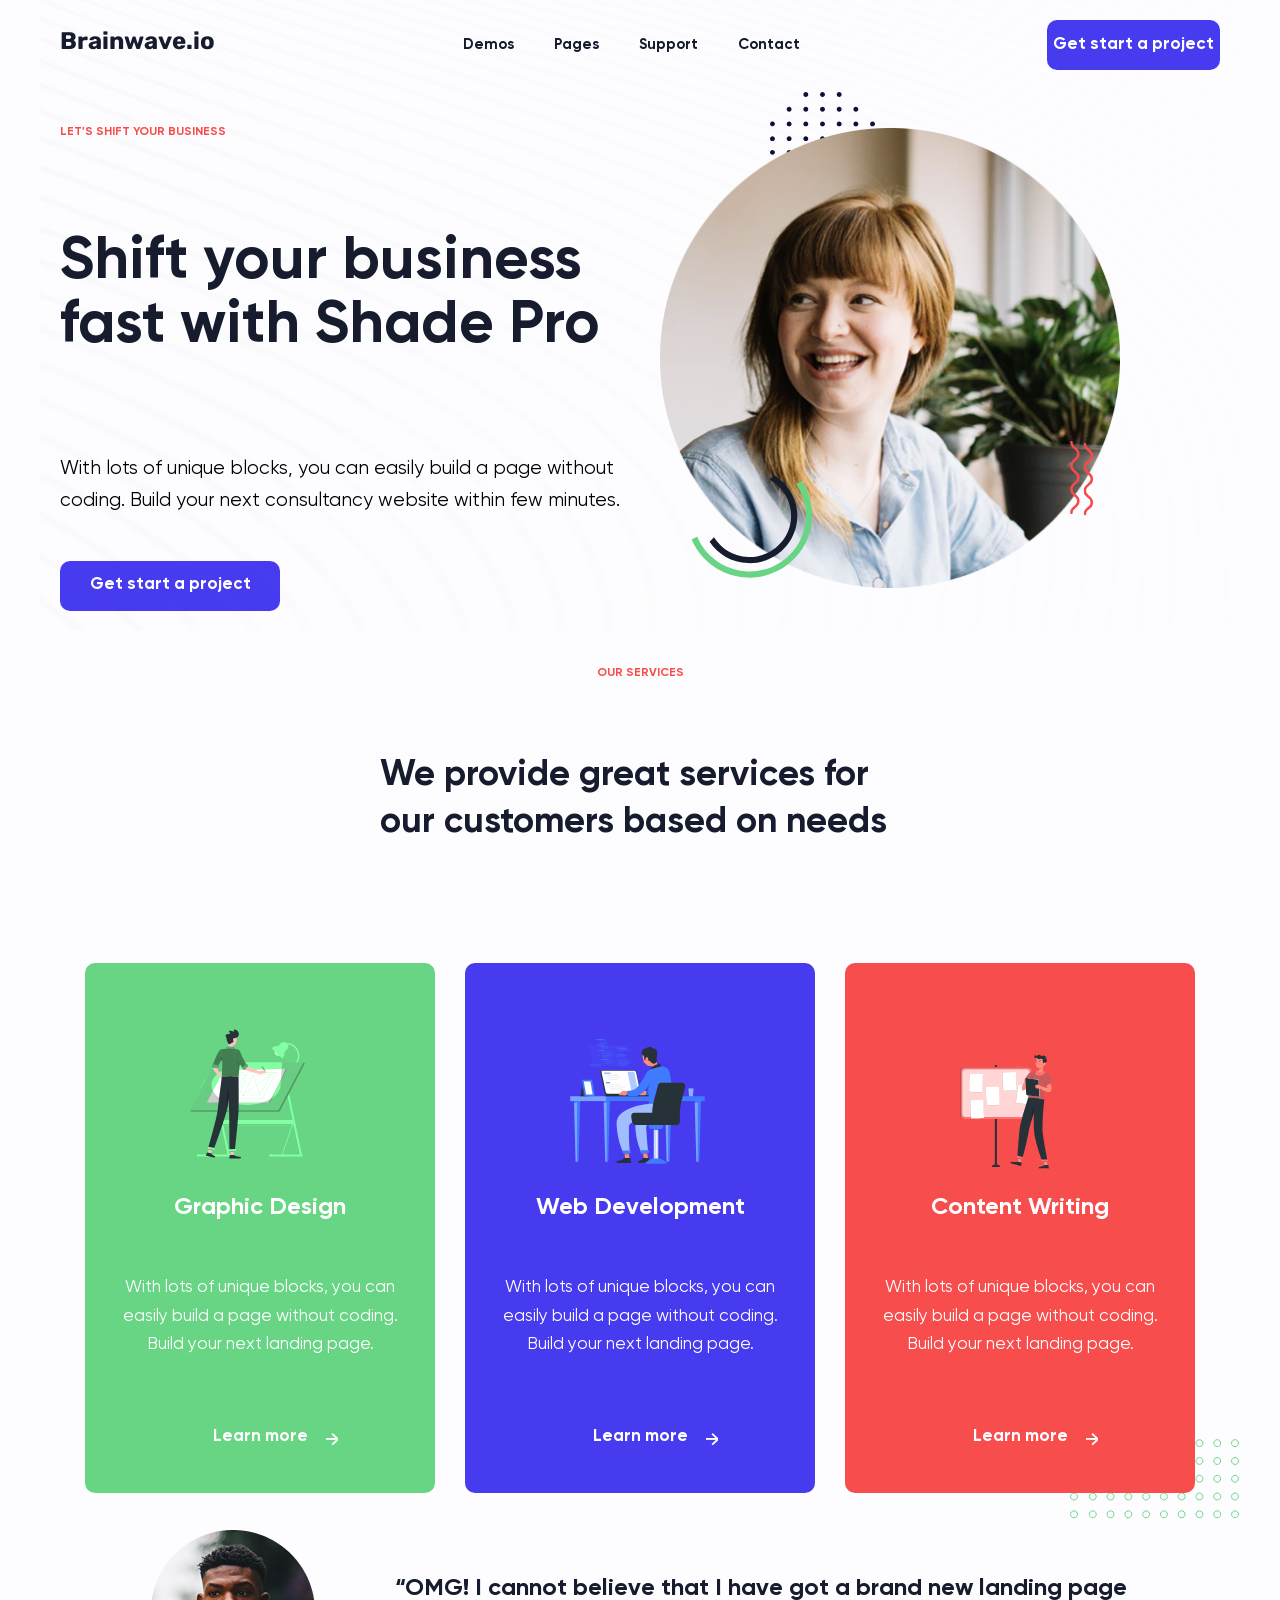
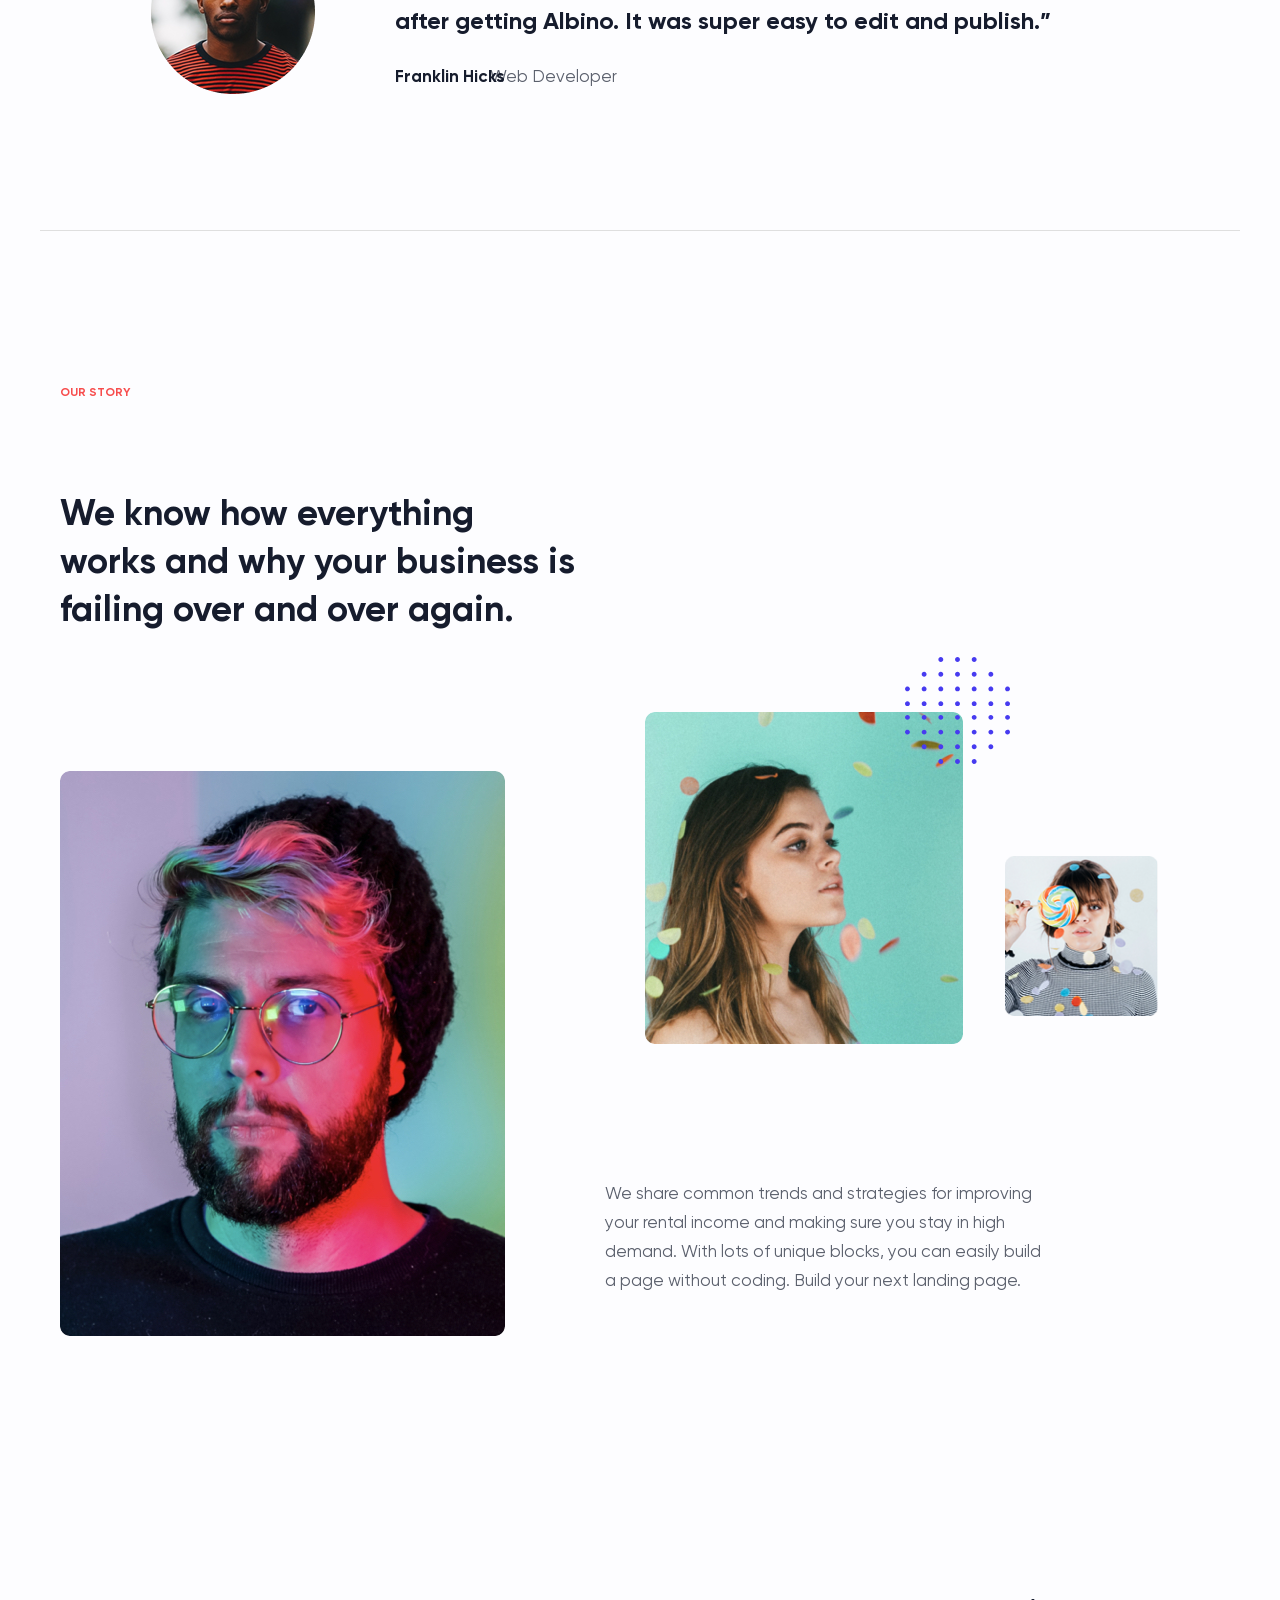
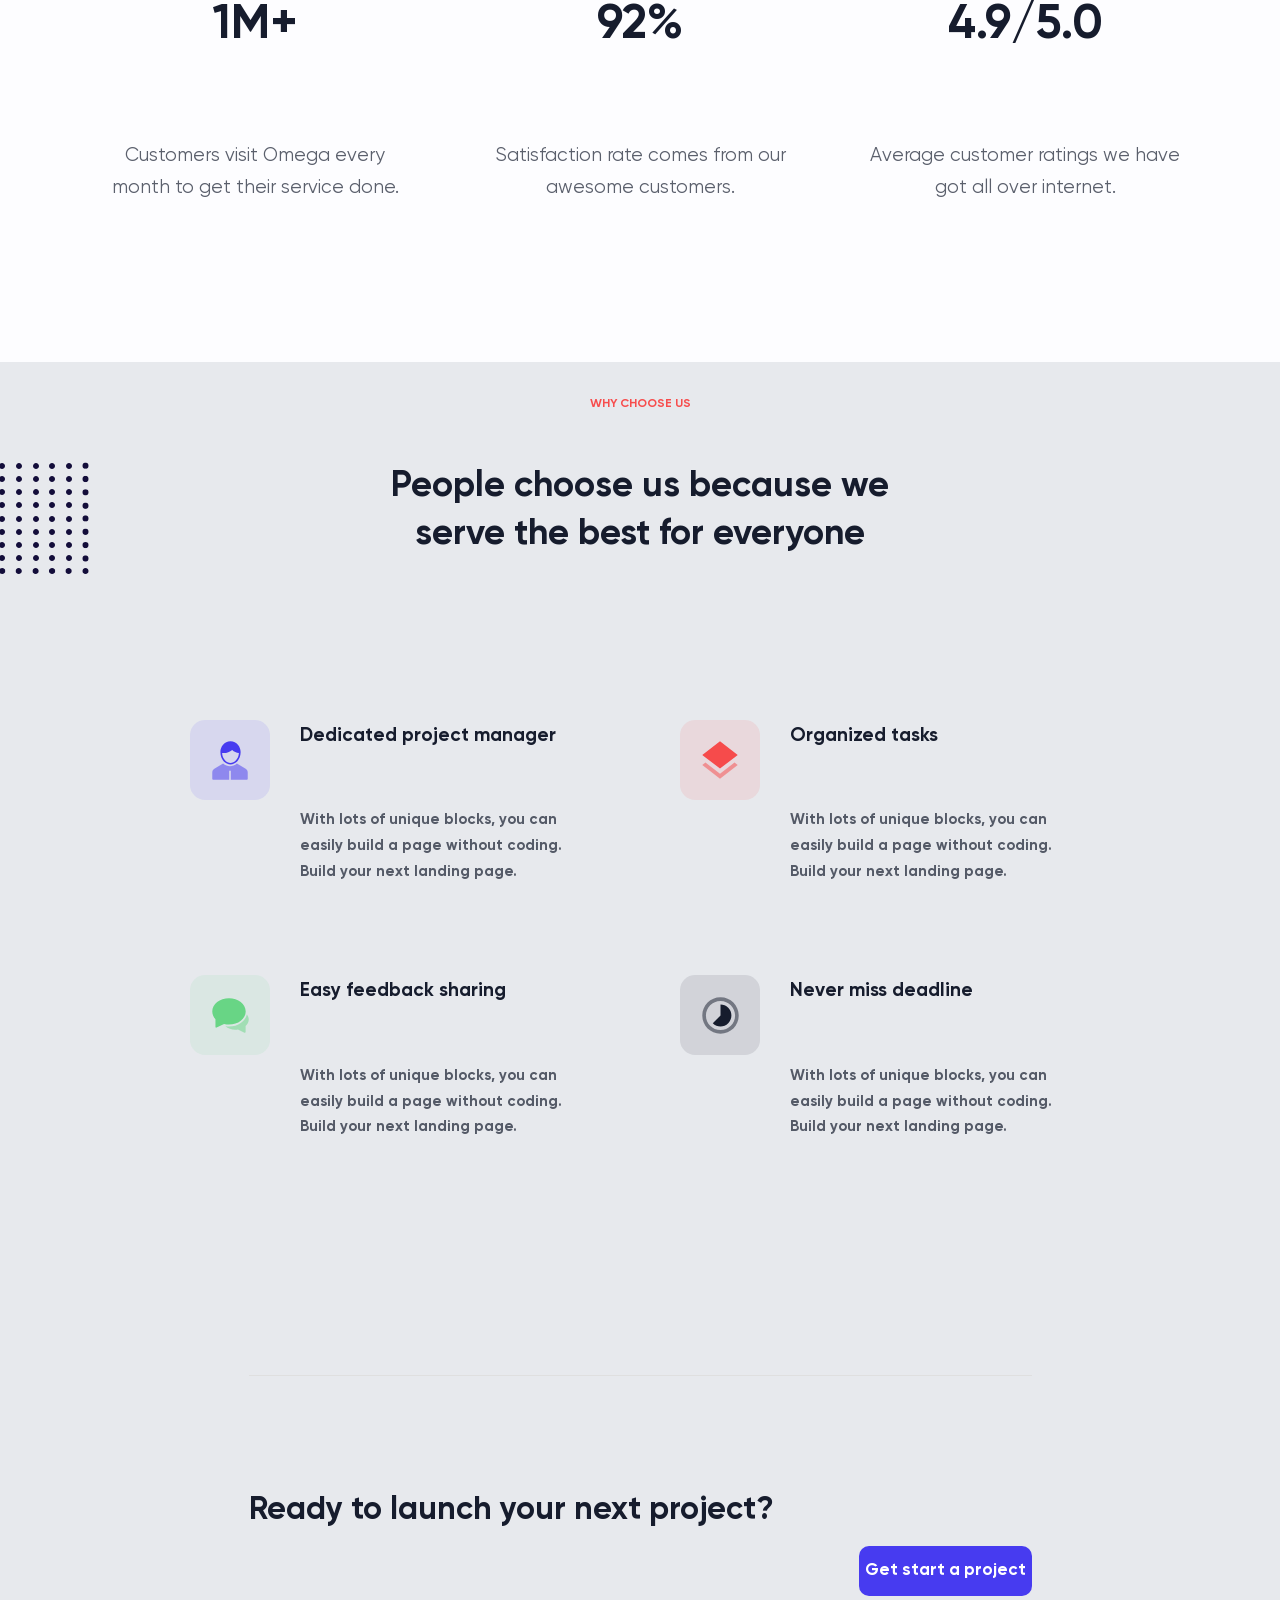
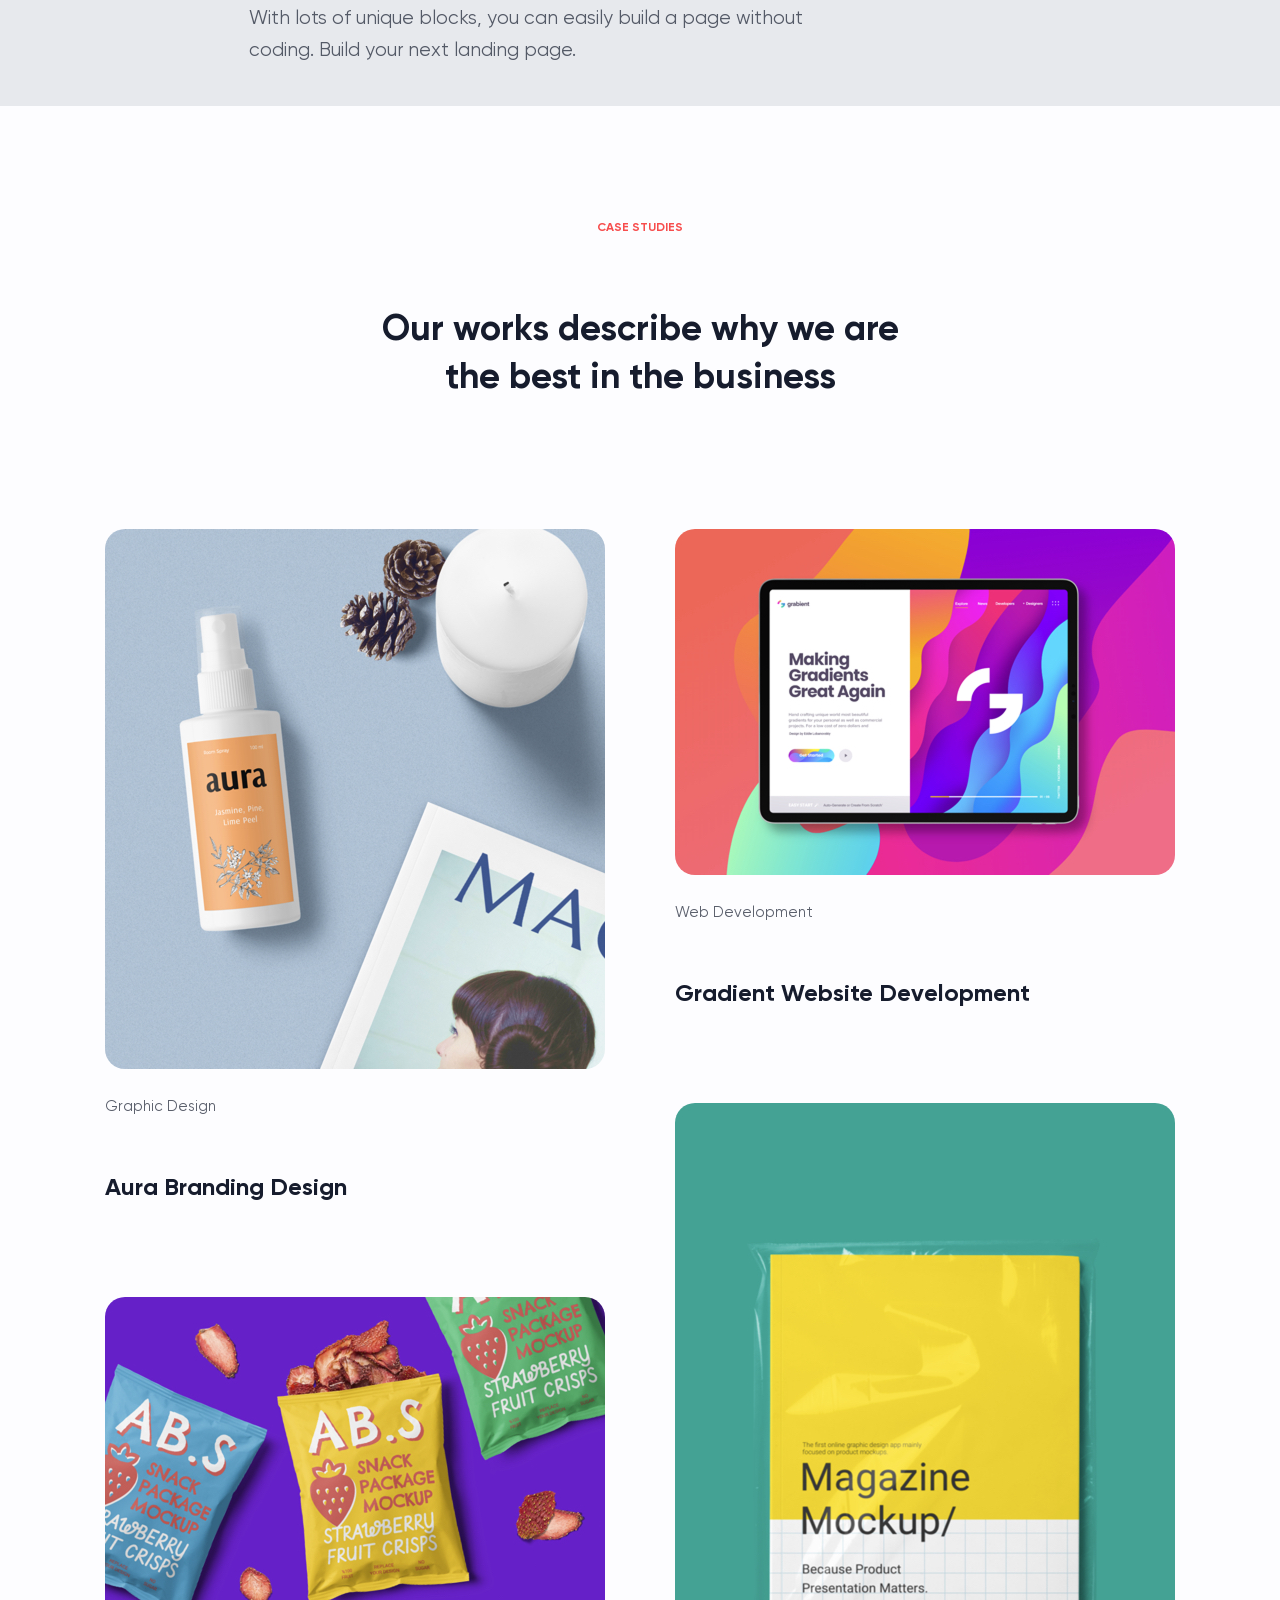
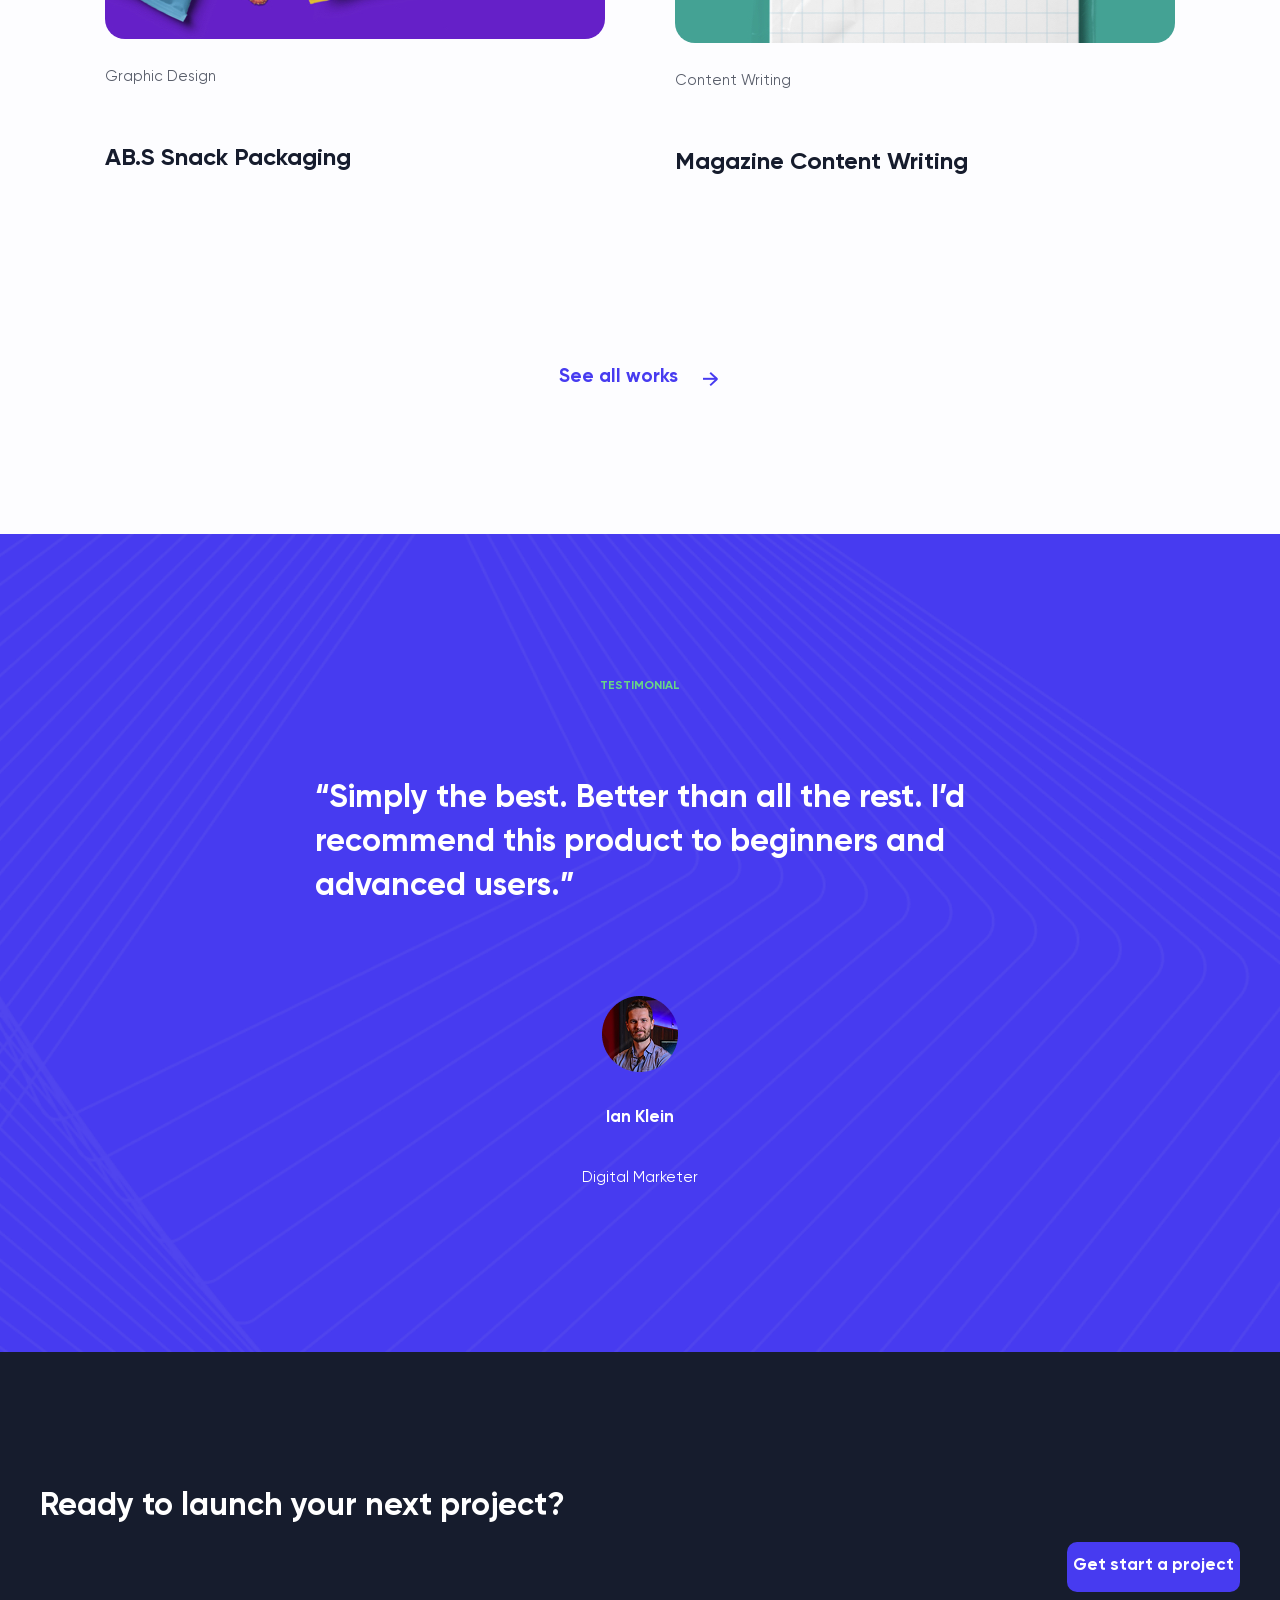
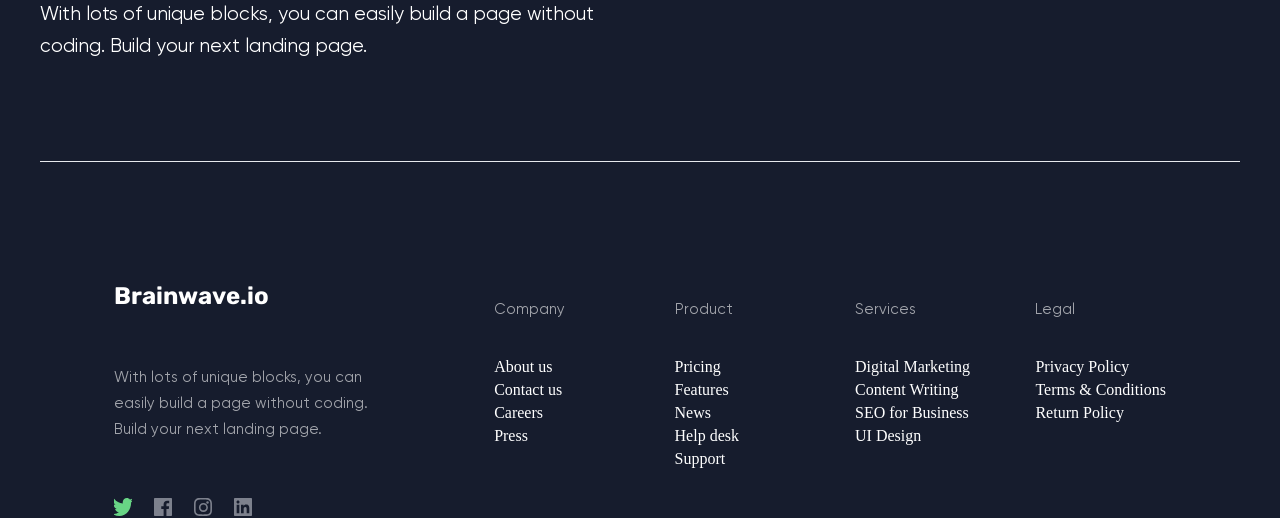
==== commit b45195fd: "Update landing-1.html" ====
--- a/landing-1.html
+++ b/landing-1.html
@@ -4,7 +4,6 @@
     <meta charset="UTF-8">
     <meta name="viewport" content="width=device-width, initial-scale=1.0">
     <title>landing-1</title>
-    <link rel="stylesheet" href="/style.css">
     <link rel="stylesheet" href="./landing-1.css">
 </head>
 <body>
@@ -276,4 +275,4 @@
         </div>
     </footer>
 </body>
-</html>+</html>
